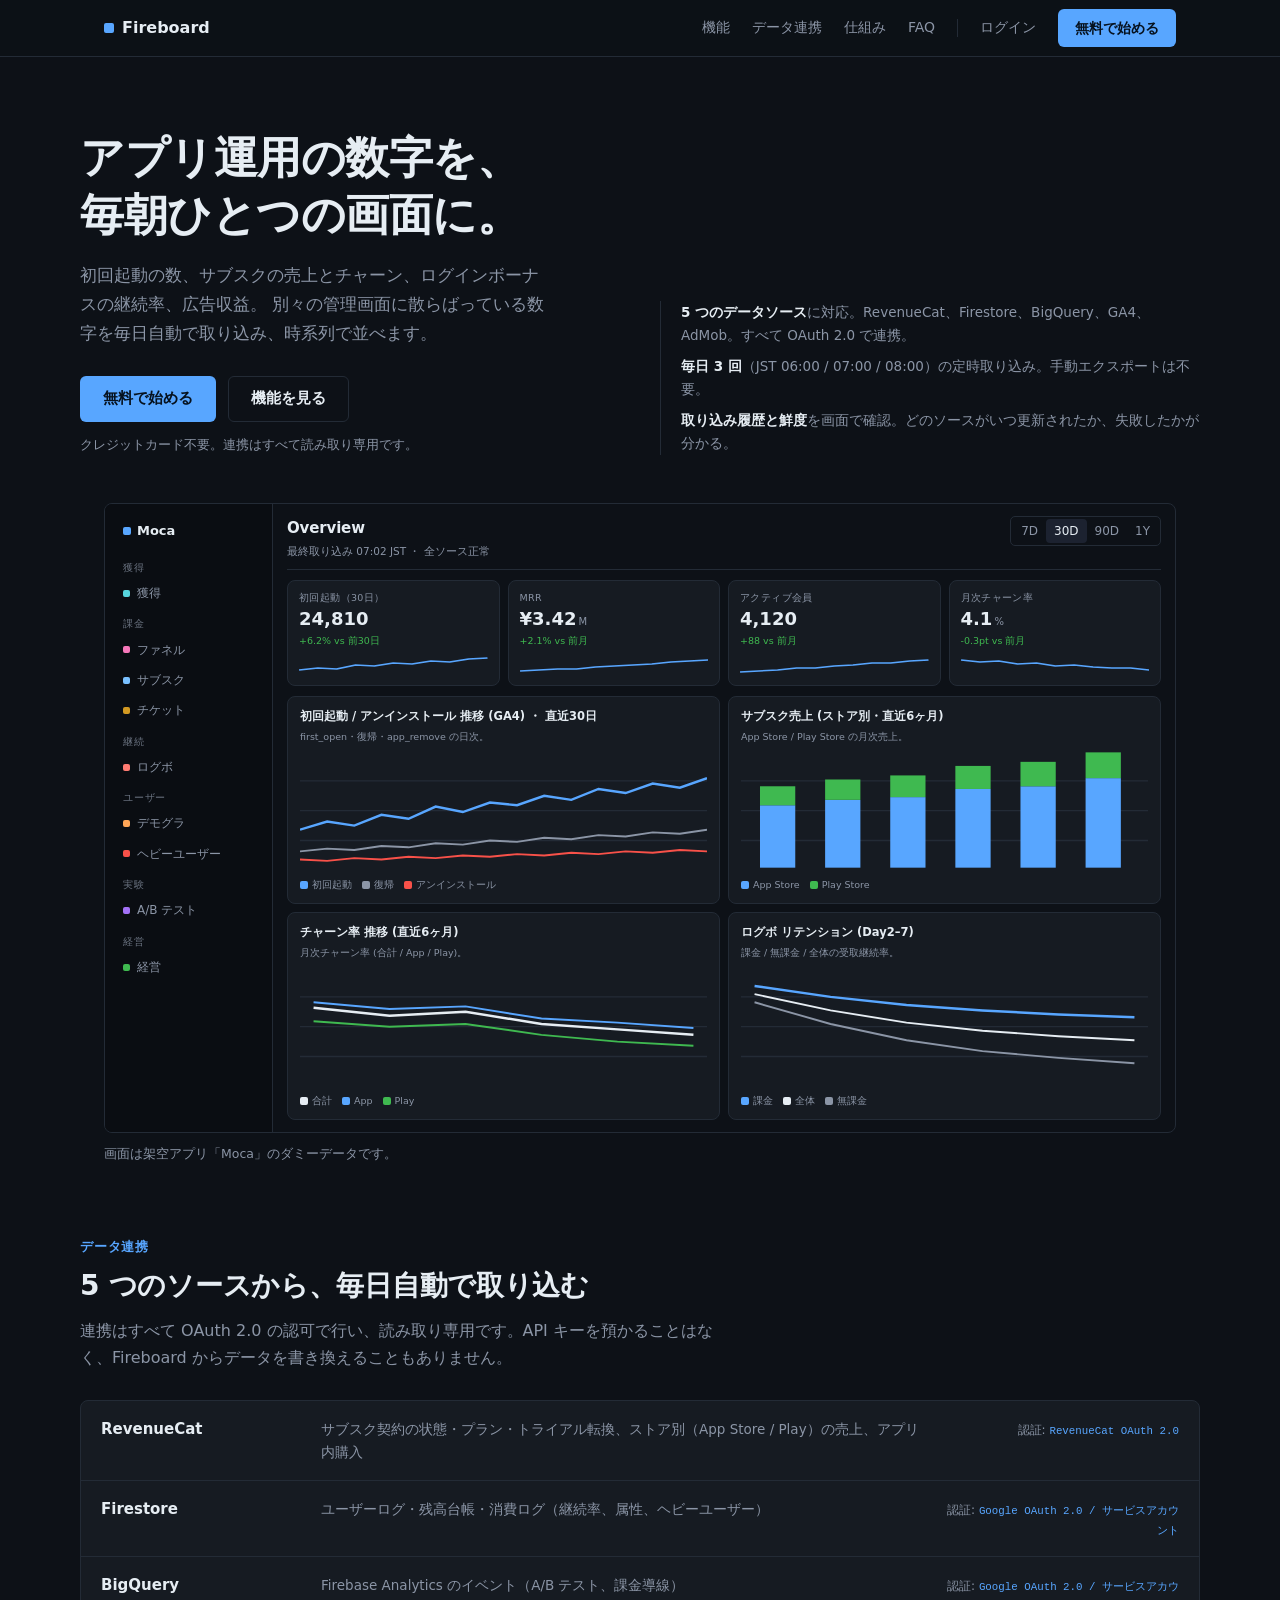
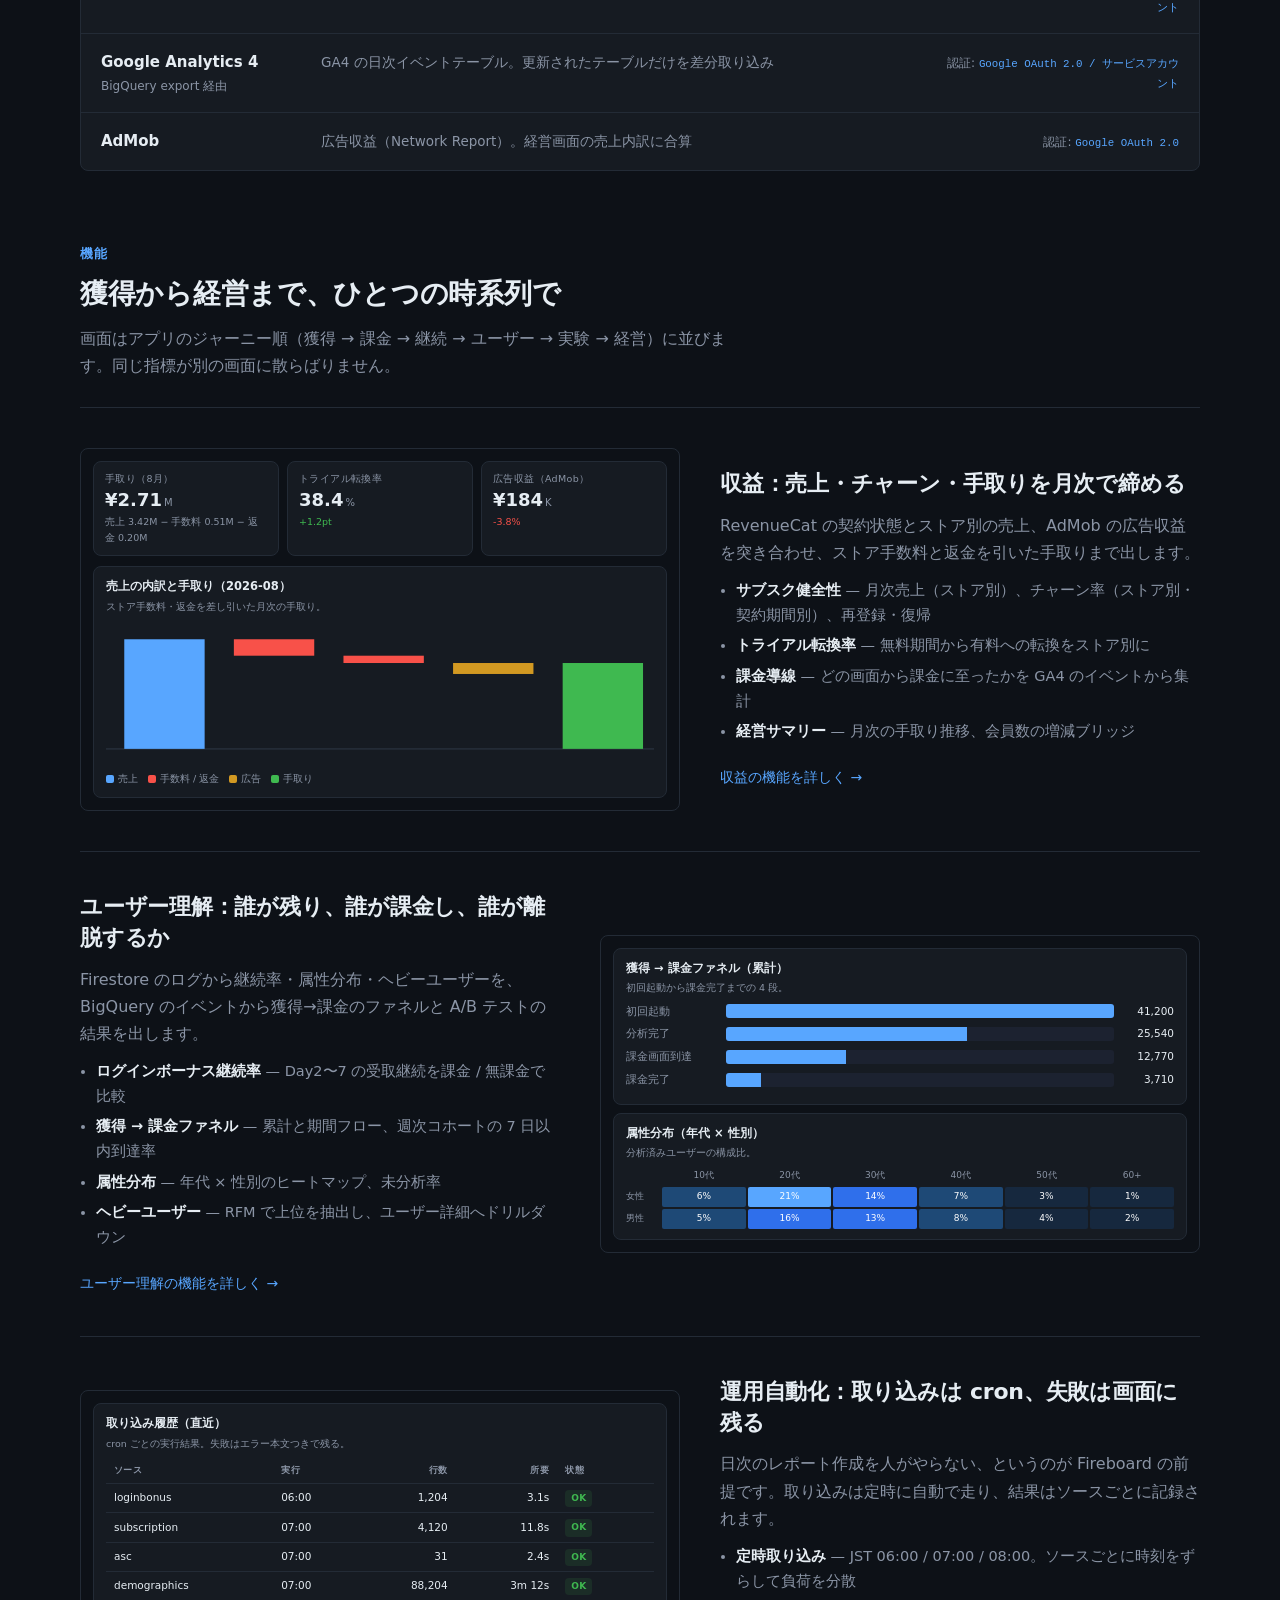
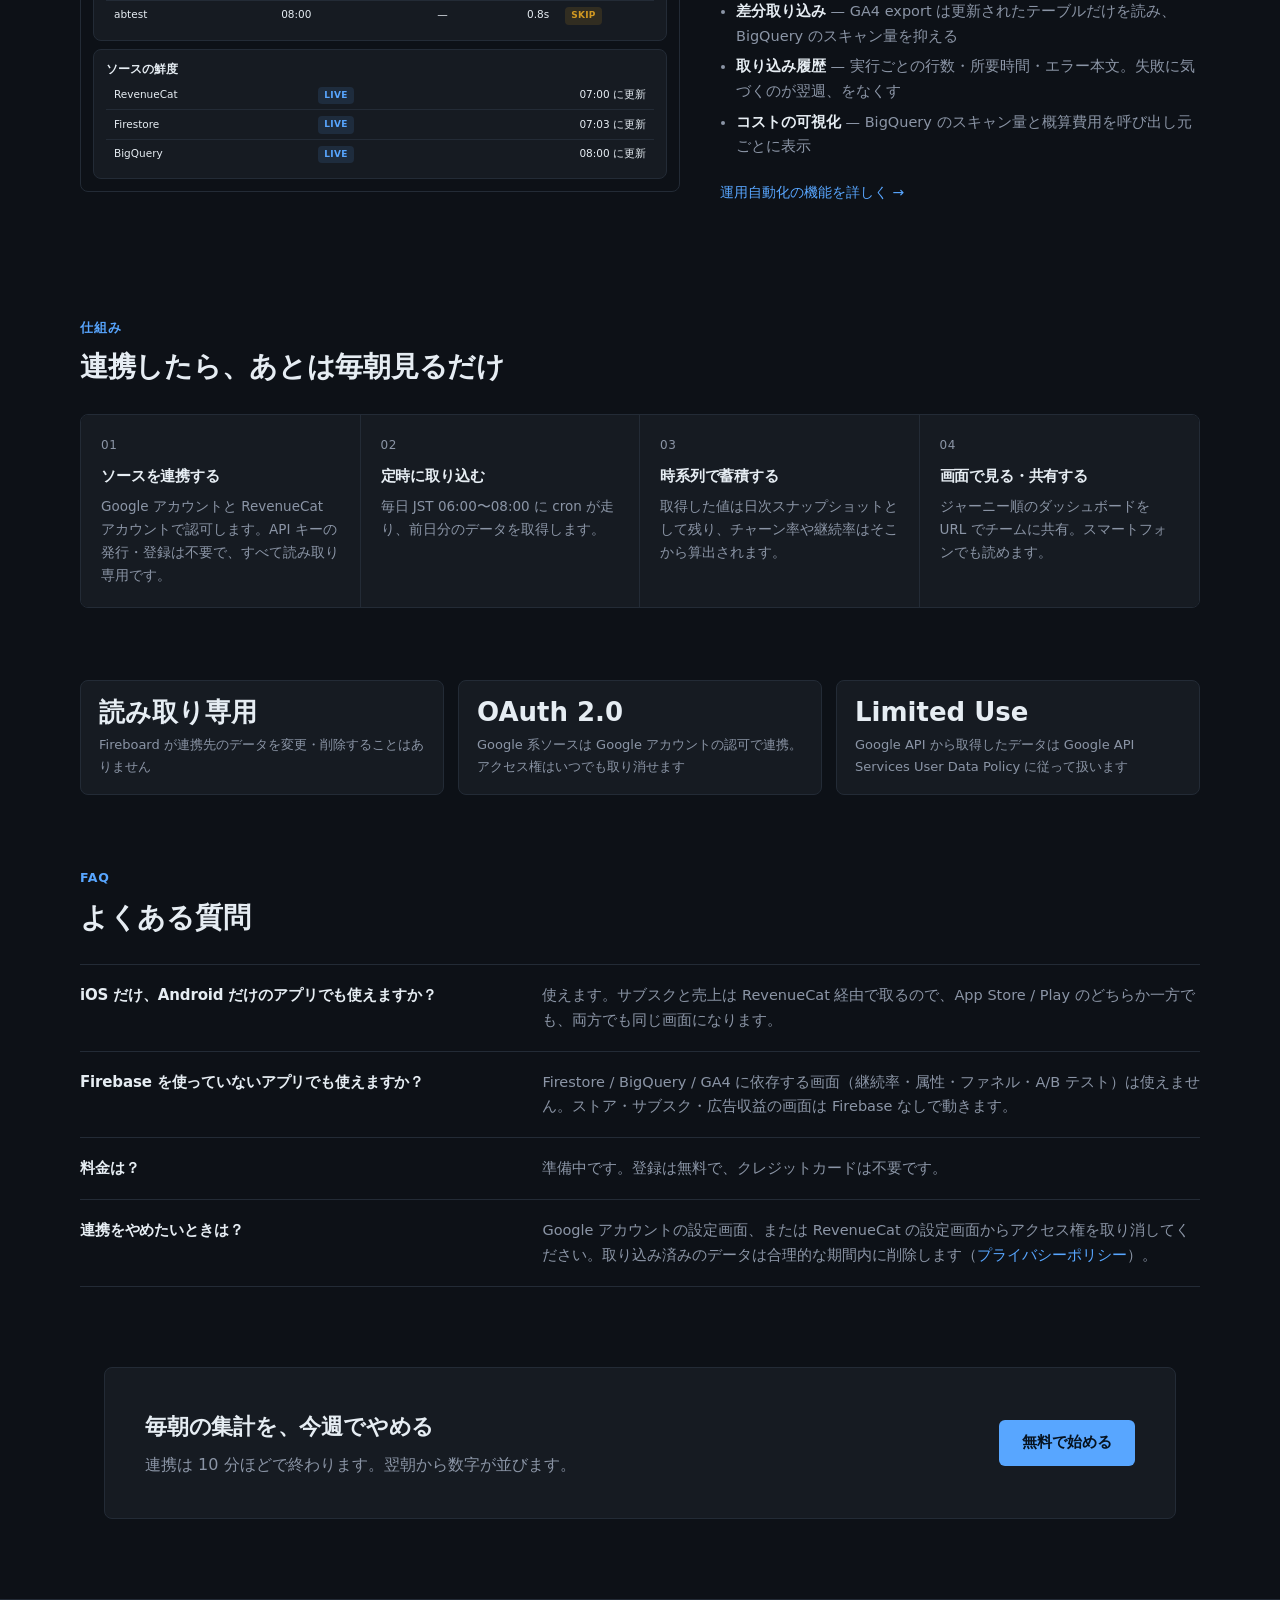
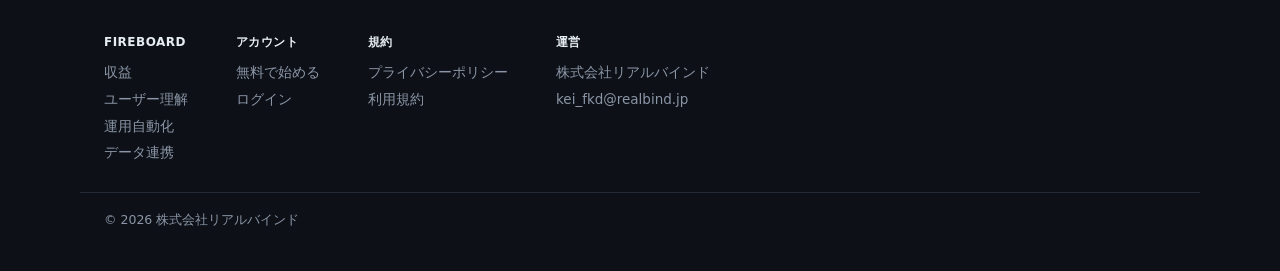
==== public/index.html @ 2dc65cba "Fireboard サイトを GitHub Pages でデプロイする構成を追加 Co-Authored-By: Claude Fable 5.1 <noreply@anthropic.com> Cl" ====
<!doctype html>
<html lang="ja">
<head>
<meta charset="UTF-8" />
<meta name="viewport" content="width=device-width, initial-scale=1" />
<title>Fireboard — アプリ運用の数字を、毎朝ひとつの画面に</title>
<meta name="description" content="RevenueCat・Firestore・BigQuery・GA4・AdMob を毎日自動で取り込み、獲得から課金・継続・経営まで一枚のダッシュボードで追えるアプリ運用の分析基盤。" />
<!-- 2026-09-05 白紙から再設計（決定事項）
     ・主語: 「アプリ運用全般の分析基盤」（GA4/Firestore専用ではない）。根拠は元アプリ
       cf-asc-dashbord の実装: RevenueCat / Firestore / BigQuery / GA4 export / AdMob の 5 ソース、
       画面はジャーニー順（獲得→課金→継続→ユーザー→実験→経営）
       ⚠️ App Store Connect は本体では使っているが、このサイトでは載せない（2026-09-05 ユーザー裁定:
       ASC は OAuth 非対応で、サイトは OAuth 連携できるソースだけに揃える）。獲得系の指標は
       ASC の DL 数ではなく Firebase Analytics の first_open（初回起動）で表現している。
       RevenueCat は API キーではなく OAuth 認可として書く（同裁定）。
     ・配色: ダッシュボード本体のトークン（style.css 冒頭）
     ・CTA: セルフサーブ登録。登録ページはまだ無いので href="#signup" のプレースホルダー
       （⚠️ 実URLが決まったら index / features/* / footer の "#signup" "#login" を一括置換）
     ・モック: 架空アプリ「Moca」。数値は全部ダミーだが、指標同士が矛盾しないよう組んである
       （MRR 3.42M ÷ アクティブ会員 4,120 ≒ 830円/人、など）
     ・ページ: index / features/{revenue,users,automation} / privacy / terms
     ・OAuth審査の要件（アプリの説明・取得データの開示・プライバシーポリシー導線）は
       #sources セクションとフッターで満たす -->
<link rel="stylesheet" href="style.css" />
</head>
<body>

<header class="site-header">
  <div class="wrap">
    <a class="wordmark" href="index.html"><span class="sq"></span>Fireboard</a>
    <nav>
      <a href="#features">機能</a>
      <a href="#sources">データ連携</a>
      <a href="#how">仕組み</a>
      <a href="#faq">FAQ</a>
      <span class="sep"></span>
      <a href="#login">ログイン</a>
      <a href="#signup" class="btn btn-primary">無料で始める</a>
    </nav>
  </div>
</header>

<main>

<section class="wrap hero">
  <div>
    <h1>アプリ運用の数字を、<br>毎朝ひとつの画面に。</h1>
    <p class="lead">
      初回起動の数、サブスクの売上とチャーン、ログインボーナスの継続率、広告収益。
      別々の管理画面に散らばっている数字を毎日自動で取り込み、時系列で並べます。
    </p>
    <div class="cta-row">
      <a href="#signup" class="btn btn-primary btn-lg">無料で始める</a>
      <a href="#features" class="btn btn-ghost btn-lg">機能を見る</a>
    </div>
    <p class="note">クレジットカード不要。連携はすべて読み取り専用です。</p>
  </div>
  <div class="hero-facts">
    <div><b>5 つのデータソース</b>に対応。RevenueCat、Firestore、BigQuery、GA4、AdMob。すべて OAuth 2.0 で連携。</div>
    <div><b>毎日 3 回</b>（JST 06:00 / 07:00 / 08:00）の定時取り込み。手動エクスポートは不要。</div>
    <div><b>取り込み履歴と鮮度</b>を画面で確認。どのソースがいつ更新されたか、失敗したかが分かる。</div>
  </div>
</section>

<!-- ヒーロー直下: Overview 画面の全体モック。本体 routes/Overview.tsx の構成
     （KPI 4 枚 + 獲得・サブスク売上・チャーン率・ログボ retention の 4 カード）をなぞっている。
     獲得カードだけは本体の「DL / 削除 (ASC)」ではなく GA4 の first_open に置き換えてある
     （ASC をサイトから外した経緯は冒頭コメント） -->
<section class="wrap" style="padding-top: 8px;">
  <div class="mock-app" aria-label="Fireboard の Overview 画面（架空アプリ Moca のダミーデータ）">
    <div class="sb">
      <div class="brand"><span class="sq"></span>Moca</div>
      <div class="sec">獲得</div>
      <div class="it"><i style="background:#56d4dd"></i>獲得</div>
      <div class="sec">課金</div>
      <div class="it"><i style="background:#f778ba"></i>ファネル</div>
      <div class="it"><i style="background:#79c0ff"></i>サブスク</div>
      <div class="it"><i style="background:#d29922"></i>チケット</div>
      <div class="sec">継続</div>
      <div class="it"><i style="background:#ff7b72"></i>ログボ</div>
      <div class="sec">ユーザー</div>
      <div class="it"><i style="background:#ffa657"></i>デモグラ</div>
      <div class="it"><i style="background:#f85149"></i>ヘビーユーザー</div>
      <div class="sec">実験</div>
      <div class="it"><i style="background:#a371f7"></i>A/B テスト</div>
      <div class="sec">経営</div>
      <div class="it"><i style="background:#3fb950"></i>経営</div>
    </div>
    <div class="ct">
      <div class="ph">
        <div><h4>Overview</h4><div class="sub">最終取り込み 07:02 JST ・ 全ソース正常</div></div>
        <div class="rt"><span>7D</span><span class="on">30D</span><span>90D</span><span>1Y</span></div>
      </div>
      <div class="mkpis">
        <div class="mkpi">
          <div class="l">初回起動（30日）</div>
          <div class="v">24,810</div>
          <div class="d up">+6.2% vs 前30日</div>
          <svg viewBox="0 0 100 22" preserveAspectRatio="none"><polyline fill="none" stroke="#58a6ff" stroke-width="1.5" points="0,16 10,14 20,15 30,11 40,12 50,9 60,10 70,7 80,8 90,5 100,4"/></svg>
        </div>
        <div class="mkpi">
          <div class="l">MRR</div>
          <div class="v">¥3.42<small>M</small></div>
          <div class="d up">+2.1% vs 前月</div>
          <svg viewBox="0 0 100 22" preserveAspectRatio="none"><polyline fill="none" stroke="#58a6ff" stroke-width="1.5" points="0,17 10,16 20,15 30,15 40,13 50,12 60,11 70,10 80,8 90,7 100,6"/></svg>
        </div>
        <div class="mkpi">
          <div class="l">アクティブ会員</div>
          <div class="v">4,120</div>
          <div class="d up">+88 vs 前月</div>
          <svg viewBox="0 0 100 22" preserveAspectRatio="none"><polyline fill="none" stroke="#58a6ff" stroke-width="1.5" points="0,18 10,17 20,16 30,14 40,14 50,12 60,11 70,9 80,9 90,7 100,6"/></svg>
        </div>
        <div class="mkpi">
          <div class="l">月次チャーン率</div>
          <div class="v">4.1<small>%</small></div>
          <div class="d up">-0.3pt vs 前月</div>
          <svg viewBox="0 0 100 22" preserveAspectRatio="none"><polyline fill="none" stroke="#58a6ff" stroke-width="1.5" points="0,6 10,8 20,7 30,10 40,9 50,12 60,11 70,13 80,14 90,14 100,16"/></svg>
        </div>
      </div>
      <div class="mgrid">
        <div class="mcard">
          <div class="t">初回起動 / アンインストール 推移 (GA4) ・ 直近30日</div>
          <div class="desc">first_open・復帰・app_remove の日次。</div>
          <svg viewBox="0 0 300 90" preserveAspectRatio="none">
            <g stroke="#232b36" stroke-width="1"><line x1="0" y1="22" x2="300" y2="22"/><line x1="0" y1="44" x2="300" y2="44"/><line x1="0" y1="66" x2="300" y2="66"/></g>
            <polyline fill="none" stroke="#58a6ff" stroke-width="1.8" points="0,58 20,52 40,55 60,47 80,50 100,41 120,45 140,38 160,40 180,33 200,36 220,28 240,31 260,24 280,27 300,20"/>
            <polyline fill="none" stroke="#8b95a6" stroke-width="1.4" points="0,74 20,72 40,73 60,70 80,71 100,68 120,69 140,66 160,67 180,64 200,65 220,62 240,63 260,60 280,61 300,58"/>
            <polyline fill="none" stroke="#f85149" stroke-width="1.4" points="0,80 20,81 40,79 60,80 80,78 100,79 120,77 140,78 160,76 180,77 200,75 220,76 240,74 260,75 280,73 300,74"/>
          </svg>
          <div class="lg"><span><i style="background:#58a6ff"></i>初回起動</span><span><i style="background:#8b95a6"></i>復帰</span><span><i style="background:#f85149"></i>アンインストール</span></div>
        </div>
        <div class="mcard">
          <div class="t">サブスク売上 (ストア別・直近6ヶ月)</div>
          <div class="desc">App Store / Play Store の月次売上。</div>
          <svg viewBox="0 0 300 90" preserveAspectRatio="none">
            <g stroke="#232b36" stroke-width="1"><line x1="0" y1="22" x2="300" y2="22"/><line x1="0" y1="44" x2="300" y2="44"/><line x1="0" y1="66" x2="300" y2="66"/></g>
            <g fill="#58a6ff">
              <rect x="14" y="40" width="26" height="46"/><rect x="62" y="36" width="26" height="50"/><rect x="110" y="34" width="26" height="52"/>
              <rect x="158" y="28" width="26" height="58"/><rect x="206" y="26" width="26" height="60"/><rect x="254" y="20" width="26" height="66"/>
            </g>
            <g fill="#3fb950">
              <rect x="14" y="26" width="26" height="14"/><rect x="62" y="21" width="26" height="15"/><rect x="110" y="18" width="26" height="16"/>
              <rect x="158" y="11" width="26" height="17"/><rect x="206" y="8" width="26" height="18"/><rect x="254" y="1" width="26" height="19"/>
            </g>
          </svg>
          <div class="lg"><span><i style="background:#58a6ff"></i>App Store</span><span><i style="background:#3fb950"></i>Play Store</span></div>
        </div>
        <div class="mcard">
          <div class="t">チャーン率 推移 (直近6ヶ月)</div>
          <div class="desc">月次チャーン率 (合計 / App / Play)。</div>
          <svg viewBox="0 0 300 90" preserveAspectRatio="none">
            <g stroke="#232b36" stroke-width="1"><line x1="0" y1="22" x2="300" y2="22"/><line x1="0" y1="44" x2="300" y2="44"/><line x1="0" y1="66" x2="300" y2="66"/></g>
            <polyline fill="none" stroke="#e6edf3" stroke-width="1.8" points="10,30 66,36 122,33 178,42 234,46 290,50"/>
            <polyline fill="none" stroke="#58a6ff" stroke-width="1.4" points="10,26 66,31 122,29 178,38 234,41 290,45"/>
            <polyline fill="none" stroke="#3fb950" stroke-width="1.4" points="10,40 66,44 122,42 178,50 234,55 290,58"/>
          </svg>
          <div class="lg"><span><i style="background:#e6edf3"></i>合計</span><span><i style="background:#58a6ff"></i>App</span><span><i style="background:#3fb950"></i>Play</span></div>
        </div>
        <div class="mcard">
          <div class="t">ログボ リテンション (Day2–7)</div>
          <div class="desc">課金 / 無課金 / 全体の受取継続率。</div>
          <svg viewBox="0 0 300 90" preserveAspectRatio="none">
            <g stroke="#232b36" stroke-width="1"><line x1="0" y1="22" x2="300" y2="22"/><line x1="0" y1="44" x2="300" y2="44"/><line x1="0" y1="66" x2="300" y2="66"/></g>
            <polyline fill="none" stroke="#58a6ff" stroke-width="1.8" points="10,14 66,22 122,28 178,32 234,35 290,37"/>
            <polyline fill="none" stroke="#e6edf3" stroke-width="1.4" points="10,20 66,32 122,41 178,47 234,51 290,54"/>
            <polyline fill="none" stroke="#8b95a6" stroke-width="1.4" points="10,26 66,42 122,54 178,62 234,67 290,71"/>
          </svg>
          <div class="lg"><span><i style="background:#58a6ff"></i>課金</span><span><i style="background:#e6edf3"></i>全体</span><span><i style="background:#8b95a6"></i>無課金</span></div>
        </div>
      </div>
    </div>
  </div>
  <p style="color: var(--muted); font-size: 12.5px; margin-top: 10px;">画面は架空アプリ「Moca」のダミーデータです。</p>
</section>

<!-- ============ データ連携 ============ -->
<section class="wrap section" id="sources">
  <div class="section-head">
    <span class="kicker">データ連携</span>
    <h2>5 つのソースから、毎日自動で取り込む</h2>
    <p>連携はすべて OAuth 2.0 の認可で行い、読み取り専用です。API キーを預かることはなく、Fireboard からデータを書き換えることもありません。</p>
  </div>
  <div class="sources">
    <div class="source">
      <div class="name">RevenueCat</div>
      <div class="what">サブスク契約の状態・プラン・トライアル転換、ストア別（App Store / Play）の売上、アプリ内購入</div>
      <div class="auth">認証: <code>RevenueCat OAuth 2.0</code></div>
    </div>
    <div class="source">
      <div class="name">Firestore</div>
      <div class="what">ユーザーログ・残高台帳・消費ログ（継続率、属性、ヘビーユーザー）</div>
      <div class="auth">認証: <code>Google OAuth 2.0 / サービスアカウント</code></div>
    </div>
    <div class="source">
      <div class="name">BigQuery</div>
      <div class="what">Firebase Analytics のイベント（A/B テスト、課金導線）</div>
      <div class="auth">認証: <code>Google OAuth 2.0 / サービスアカウント</code></div>
    </div>
    <div class="source">
      <div class="name">Google Analytics 4 <span class="via">BigQuery export 経由</span></div>
      <div class="what">GA4 の日次イベントテーブル。更新されたテーブルだけを差分取り込み</div>
      <div class="auth">認証: <code>Google OAuth 2.0 / サービスアカウント</code></div>
    </div>
    <div class="source">
      <div class="name">AdMob</div>
      <div class="what">広告収益（Network Report）。経営画面の売上内訳に合算</div>
      <div class="auth">認証: <code>Google OAuth 2.0</code></div>
    </div>
  </div>
</section>

<!-- ============ 機能（テーマ別 3 ブロック） ============ -->
<section class="wrap section" id="features">
  <div class="section-head">
    <span class="kicker">機能</span>
    <h2>獲得から経営まで、ひとつの時系列で</h2>
    <p>画面はアプリのジャーニー順（獲得 → 課金 → 継続 → ユーザー → 実験 → 経営）に並びます。同じ指標が別の画面に散らばりません。</p>
  </div>

  <div class="feature">
    <div class="mock-panel">
      <div class="mkpis">
        <div class="mkpi"><div class="l">手取り（8月）</div><div class="v">¥2.71<small>M</small></div><div class="d">売上 3.42M − 手数料 0.51M − 返金 0.20M</div></div>
        <div class="mkpi"><div class="l">トライアル転換率</div><div class="v">38.4<small>%</small></div><div class="d up">+1.2pt</div></div>
        <div class="mkpi"><div class="l">広告収益（AdMob）</div><div class="v">¥184<small>K</small></div><div class="d dn">-3.8%</div></div>
      </div>
      <div class="mcard">
        <div class="t">売上の内訳と手取り（2026-08）</div>
        <div class="desc">ストア手数料・返金を差し引いた月次の手取り。</div>
        <svg viewBox="0 0 300 80" preserveAspectRatio="none">
          <g stroke="#232b36"><line x1="0" y1="70" x2="300" y2="70"/></g>
          <rect x="10" y="10" width="44" height="60" fill="#58a6ff"/>
          <rect x="70" y="10" width="44" height="9" fill="#f85149"/>
          <rect x="130" y="19" width="44" height="4" fill="#f85149"/>
          <rect x="190" y="23" width="44" height="6" fill="#d29922"/>
          <rect x="250" y="23" width="44" height="47" fill="#3fb950"/>
        </svg>
        <div class="lg"><span><i style="background:#58a6ff"></i>売上</span><span><i style="background:#f85149"></i>手数料 / 返金</span><span><i style="background:#d29922"></i>広告</span><span><i style="background:#3fb950"></i>手取り</span></div>
      </div>
    </div>
    <div>
      <h3>収益：売上・チャーン・手取りを月次で締める</h3>
      <p class="body">RevenueCat の契約状態とストア別の売上、AdMob の広告収益を突き合わせ、ストア手数料と返金を引いた手取りまで出します。</p>
      <ul>
        <li><b>サブスク健全性</b> — 月次売上（ストア別）、チャーン率（ストア別・契約期間別）、再登録・復帰</li>
        <li><b>トライアル転換率</b> — 無料期間から有料への転換をストア別に</li>
        <li><b>課金導線</b> — どの画面から課金に至ったかを GA4 のイベントから集計</li>
        <li><b>経営サマリー</b> — 月次の手取り推移、会員数の増減ブリッジ</li>
      </ul>
      <a class="more" href="features/revenue.html">収益の機能を詳しく →</a>
    </div>
  </div>

  <div class="feature flip">
    <div>
      <h3>ユーザー理解：誰が残り、誰が課金し、誰が離脱するか</h3>
      <p class="body">Firestore のログから継続率・属性分布・ヘビーユーザーを、BigQuery のイベントから獲得→課金のファネルと A/B テストの結果を出します。</p>
      <ul>
        <li><b>ログインボーナス継続率</b> — Day2〜7 の受取継続を課金 / 無課金で比較</li>
        <li><b>獲得 → 課金ファネル</b> — 累計と期間フロー、週次コホートの 7 日以内到達率</li>
        <li><b>属性分布</b> — 年代 × 性別のヒートマップ、未分析率</li>
        <li><b>ヘビーユーザー</b> — RFM で上位を抽出し、ユーザー詳細へドリルダウン</li>
      </ul>
      <a class="more" href="features/users.html">ユーザー理解の機能を詳しく →</a>
    </div>
    <div class="mock-panel">
      <div class="mcard">
        <div class="t">獲得 → 課金ファネル（累計）</div>
        <div class="desc">初回起動から課金完了までの 4 段。</div>
        <div class="funnel">
          <div class="row"><span class="lab">初回起動</span><span class="bar"><i style="width:100%"></i></span><span class="val">41,200</span></div>
          <div class="row"><span class="lab">分析完了</span><span class="bar"><i style="width:62%"></i></span><span class="val">25,540</span></div>
          <div class="row"><span class="lab">課金画面到達</span><span class="bar"><i style="width:31%"></i></span><span class="val">12,770</span></div>
          <div class="row"><span class="lab">課金完了</span><span class="bar"><i style="width:9%"></i></span><span class="val">3,710</span></div>
        </div>
      </div>
      <div class="mcard">
        <div class="t">属性分布（年代 × 性別）</div>
        <div class="desc">分析済みユーザーの構成比。</div>
        <div class="heat">
          <div></div><div class="h">10代</div><div class="h">20代</div><div class="h">30代</div><div class="h">40代</div><div class="h">50代</div><div class="h">60+</div>
          <div class="r">女性</div>
          <div class="c" style="background:#1e4976">6%</div><div class="c" style="background:#58a6ff">21%</div><div class="c" style="background:#2f6feb">14%</div><div class="c" style="background:#1e4976">7%</div><div class="c" style="background:#16283e">3%</div><div class="c" style="background:#16283e">1%</div>
          <div class="r">男性</div>
          <div class="c" style="background:#1e4976">5%</div><div class="c" style="background:#2f6feb">16%</div><div class="c" style="background:#2f6feb">13%</div><div class="c" style="background:#1e4976">8%</div><div class="c" style="background:#16283e">4%</div><div class="c" style="background:#16283e">2%</div>
        </div>
      </div>
    </div>
  </div>

  <div class="feature">
    <div class="mock-panel">
      <div class="mcard">
        <div class="t">取り込み履歴（直近）</div>
        <div class="desc">cron ごとの実行結果。失敗はエラー本文つきで残る。</div>
        <table class="mtable">
          <thead><tr><th>ソース</th><th>実行</th><th class="num">行数</th><th class="num">所要</th><th>状態</th></tr></thead>
          <tbody>
            <tr><td>loginbonus</td><td>06:00</td><td class="num">1,204</td><td class="num">3.1s</td><td><span class="badge ok">OK</span></td></tr>
            <tr><td>subscription</td><td>07:00</td><td class="num">4,120</td><td class="num">11.8s</td><td><span class="badge ok">OK</span></td></tr>
            <tr><td>asc</td><td>07:00</td><td class="num">31</td><td class="num">2.4s</td><td><span class="badge ok">OK</span></td></tr>
            <tr><td>demographics</td><td>07:00</td><td class="num">88,204</td><td class="num">3m 12s</td><td><span class="badge ok">OK</span></td></tr>
            <tr><td>abtest</td><td>08:00</td><td class="num">—</td><td class="num">0.8s</td><td><span class="badge warn">SKIP</span></td></tr>
          </tbody>
        </table>
      </div>
      <div class="mcard">
        <div class="t">ソースの鮮度</div>
        <table class="mtable">
          <tbody>
            <tr><td>RevenueCat</td><td><span class="badge live">LIVE</span></td><td class="num">07:00 に更新</td></tr>
            <tr><td>Firestore</td><td><span class="badge live">LIVE</span></td><td class="num">07:03 に更新</td></tr>
            <tr><td>BigQuery</td><td><span class="badge live">LIVE</span></td><td class="num">08:00 に更新</td></tr>
          </tbody>
        </table>
      </div>
    </div>
    <div>
      <h3>運用自動化：取り込みは cron、失敗は画面に残る</h3>
      <p class="body">日次のレポート作成を人がやらない、というのが Fireboard の前提です。取り込みは定時に自動で走り、結果はソースごとに記録されます。</p>
      <ul>
        <li><b>定時取り込み</b> — JST 06:00 / 07:00 / 08:00。ソースごとに時刻をずらして負荷を分散</li>
        <li><b>差分取り込み</b> — GA4 export は更新されたテーブルだけを読み、BigQuery のスキャン量を抑える</li>
        <li><b>取り込み履歴</b> — 実行ごとの行数・所要時間・エラー本文。失敗に気づくのが翌週、をなくす</li>
        <li><b>コストの可視化</b> — BigQuery のスキャン量と概算費用を呼び出し元ごとに表示</li>
      </ul>
      <a class="more" href="features/automation.html">運用自動化の機能を詳しく →</a>
    </div>
  </div>
</section>

<!-- ============ 仕組み ============ -->
<section class="wrap section" id="how">
  <div class="section-head">
    <span class="kicker">仕組み</span>
    <h2>連携したら、あとは毎朝見るだけ</h2>
  </div>
  <div class="steps">
    <div class="step"><div class="n">01</div><h4>ソースを連携する</h4><p>Google アカウントと RevenueCat アカウントで認可します。API キーの発行・登録は不要で、すべて読み取り専用です。</p></div>
    <div class="step"><div class="n">02</div><h4>定時に取り込む</h4><p>毎日 JST 06:00〜08:00 に cron が走り、前日分のデータを取得します。</p></div>
    <div class="step"><div class="n">03</div><h4>時系列で蓄積する</h4><p>取得した値は日次スナップショットとして残り、チャーン率や継続率はそこから算出されます。</p></div>
    <div class="step"><div class="n">04</div><h4>画面で見る・共有する</h4><p>ジャーニー順のダッシュボードを URL でチームに共有。スマートフォンでも読めます。</p></div>
  </div>
</section>

<!-- ============ 事実の帯 ============ -->
<section class="wrap section">
  <div class="facts">
    <div class="fact"><div class="v">読み取り専用</div><div class="k">Fireboard が連携先のデータを変更・削除することはありません</div></div>
    <div class="fact"><div class="v">OAuth 2.0</div><div class="k">Google 系ソースは Google アカウントの認可で連携。アクセス権はいつでも取り消せます</div></div>
    <div class="fact"><div class="v">Limited Use</div><div class="k">Google API から取得したデータは Google API Services User Data Policy に従って扱います</div></div>
  </div>
</section>

<!-- ============ FAQ ============ -->
<section class="wrap section" id="faq">
  <div class="section-head">
    <span class="kicker">FAQ</span>
    <h2>よくある質問</h2>
  </div>
  <div class="faq">
    <div class="q"><h4>iOS だけ、Android だけのアプリでも使えますか？</h4><p>使えます。サブスクと売上は RevenueCat 経由で取るので、App Store / Play のどちらか一方でも、両方でも同じ画面になります。</p></div>
    <div class="q"><h4>Firebase を使っていないアプリでも使えますか？</h4><p>Firestore / BigQuery / GA4 に依存する画面（継続率・属性・ファネル・A/B テスト）は使えません。ストア・サブスク・広告収益の画面は Firebase なしで動きます。</p></div>
    <div class="q"><h4>料金は？</h4><p>準備中です。登録は無料で、クレジットカードは不要です。</p></div>
    <div class="q"><h4>連携をやめたいときは？</h4><p>Google アカウントの設定画面、または RevenueCat の設定画面からアクセス権を取り消してください。取り込み済みのデータは合理的な期間内に削除します（<a href="privacy.html">プライバシーポリシー</a>）。</p></div>
  </div>
</section>

<section class="wrap">
  <div class="cta">
    <div>
      <h2>毎朝の集計を、今週でやめる</h2>
      <p>連携は 10 分ほどで終わります。翌朝から数字が並びます。</p>
    </div>
    <a href="#signup" class="btn btn-primary btn-lg">無料で始める</a>
  </div>
</section>

</main>

<footer>
  <div class="wrap">
    <div class="cols">
      <div><h5>FIREBOARD</h5><a href="features/revenue.html">収益</a><a href="features/users.html">ユーザー理解</a><a href="features/automation.html">運用自動化</a><a href="#sources">データ連携</a></div>
      <div><h5>アカウント</h5><a href="#signup">無料で始める</a><a href="#login">ログイン</a></div>
      <div><h5>規約</h5><a href="privacy.html">プライバシーポリシー</a><a href="terms.html">利用規約</a></div>
      <div><h5>運営</h5><span>株式会社リアルバインド</span><a href="mailto:kei_fkd@realbind.jp">kei_fkd@realbind.jp</a></div>
    </div>
  </div>
  <div class="wrap legal">© 2026 株式会社リアルバインド</div>
</footer>

</body>
</html>
---- public/style.css ----
/* Fireboard マーケティングサイト 共通スタイル（2026-09-05 白紙から再設計）
   =====================================================================
   配色はダッシュボード本体（cf-asc-dashbord: dashboard/src/styles.css + lib/palette.ts）の
   トークンをそのまま使う（ユーザー裁定「ダッシュボード本体の配色に寄せる」）。
   サイトとプロダクト画面のトーンが同じなので、モック（.mock-*）は本体と同じ .card / .kpi の
   寸法・角丸・線色で描く。それが「本物に見える」最短路。

   避けたもの（ユーザー指示: AI生成っぽさの排除）
   - グラデーション背景 / 紫青グラデ：一切使わない。面は --bg と --panel の2段だけ
   - 中央揃え見出し + 3カラムのアイコン付き特徴カード：使わない。機能は「モック + 説明」の
     左右交互ブロック、または罫線で区切った番号リスト
   - ストックアイコン / 絵文字 / 抽象イラスト：使わない（アイコン禁止は本体でも同じ判断）
   - 影：使わない（本体にも無い）。区切りはすべて 1px の --line
   - 角丸：card 8px / kpi 10px / ボタン 6px（本体と同値）。それ以上丸めない */

:root {
  --bg: #0d1117;
  --panel: #161b22;
  --panel-2: #1c2230;
  --line: #232b36;
  --fg: #e6edf3;
  --muted: #8b95a6;
  --accent: #58a6ff;
  --green: #3fb950;
  --amber: #d29922;
  --red: #f85149;
  --pink: #ff7eb6;
  --purple: #a371f7;
  --cyan: #56d4dd;
  --sidebar: #0a0d12;
}

* { box-sizing: border-box; }
html, body { background: var(--bg); color: var(--fg); margin: 0; min-height: 100vh; }
body {
  font: 16px/1.7 ui-sans-serif, system-ui, -apple-system, "Hiragino Kaku Gothic ProN",
    "Yu Gothic", sans-serif;
  -webkit-font-smoothing: antialiased;
}
a { color: var(--accent); text-decoration: none; }
a:hover { text-decoration: underline; }
h1, h2, h3, h4 { margin: 0; font-weight: 700; letter-spacing: -0.01em; }
p { margin: 0; }
code { font-family: ui-monospace, SFMono-Regular, Menlo, monospace; font-size: 0.9em; color: var(--fg); }
.num { font-variant-numeric: tabular-nums; }

/* ---------- レイアウト ---------- */
.wrap { max-width: 1120px; margin: 0 auto; padding: 0 24px; }
.site-header { border-bottom: 1px solid var(--line); position: sticky; top: 0; background: rgba(13,17,23,0.94); backdrop-filter: blur(6px); z-index: 20; }
.site-header .wrap { display: flex; align-items: center; justify-content: space-between; gap: 16px; height: 56px; }
.wordmark { font-size: 16px; font-weight: 700; color: var(--fg); display: flex; align-items: center; gap: 8px; }
.wordmark:hover { text-decoration: none; }
.wordmark .sq { width: 10px; height: 10px; background: var(--accent); border-radius: 2px; }
.site-header nav { display: flex; align-items: center; gap: 22px; font-size: 14px; }
.site-header nav a { color: var(--muted); }
.site-header nav a:hover, .site-header nav a.active { color: var(--fg); text-decoration: none; }
/* ナビ内のボタンは上の `.site-header nav a` に色を奪われる（詳細度 0,1,2 > .btn-primary の 0,1,0）ので
   明示的に戻す。2026-09-05 に「ヘッダーの『無料で始める』が読みにくい」で発覚 */
.site-header nav a.btn-primary, .site-header nav a.btn-primary:hover { color: #06121f; }
.site-header nav .sep { width: 1px; height: 18px; background: var(--line); }

.btn { display: inline-flex; align-items: center; gap: 8px; padding: 9px 16px; border-radius: 6px; font-size: 14px; font-weight: 600; border: 1px solid transparent; line-height: 1.3; }
.btn:hover { text-decoration: none; }
.btn-primary { background: var(--accent); color: #06121f; }
.btn-primary:hover { background: #7cb8ff; }
.btn-ghost { color: var(--fg); border-color: var(--line); }
.btn-ghost:hover { background: var(--panel-2); }
.btn-lg { padding: 12px 22px; font-size: 15px; }

/* ---------- ヒーロー ---------- */
.hero { padding: 72px 0 40px; display: grid; grid-template-columns: minmax(0, 1fr) minmax(0, 1fr); gap: 40px; align-items: end; }
.hero h1 { font-size: 44px; line-height: 1.3; }
.hero .lead { color: var(--muted); font-size: 17px; margin-top: 18px; max-width: 44ch; }
.hero .cta-row { display: flex; gap: 12px; margin-top: 28px; flex-wrap: wrap; }
.hero .note { color: var(--muted); font-size: 12.5px; margin-top: 12px; }
.hero-facts { font-size: 13.5px; color: var(--muted); display: grid; gap: 8px; border-left: 1px solid var(--line); padding-left: 20px; }
.hero-facts b { color: var(--fg); font-weight: 600; }

/* ---------- セクション ---------- */
.section { padding: 72px 0 0; }
.section-head { margin-bottom: 28px; max-width: 64ch; }
.section-head .kicker { color: var(--accent); font-size: 12.5px; font-weight: 700; letter-spacing: 0.06em; margin-bottom: 10px; display: block; }
.section-head h2 { font-size: 28px; line-height: 1.35; }
.section-head p { color: var(--muted); margin-top: 12px; }

/* データソース: ロゴは使わない（多色の公式ロゴは配色方針に反する・利用許諾の確認が要る）。
   1 ソース = 1 行（名前 / 取得内容 / 認証）。2026-09-05 に ASC を外して 5 件になり、
   3 カラムの格子だと最終行が欠けるので行レイアウトに変えた（件数が変わっても崩れない）。 */
.sources { border: 1px solid var(--line); border-radius: 8px; overflow: hidden; background: var(--panel); }
.source { display: grid; grid-template-columns: 200px 1fr 240px; gap: 20px; align-items: baseline; padding: 16px 20px; border-bottom: 1px solid var(--line); }
.source:last-child { border-bottom: none; }
.source .name { font-weight: 600; font-size: 15px; }
.source .via { display: block; color: var(--muted); font-size: 12px; font-weight: 400; }
.source .what { color: var(--muted); font-size: 13.5px; }
.source .auth { font-size: 12px; color: var(--muted); text-align: right; }
.source .auth code { color: var(--accent); }

/* 機能ブロック: モック + 説明 の左右交互 */
.feature { display: grid; grid-template-columns: minmax(0, 5fr) minmax(0, 4fr); gap: 40px; align-items: center; padding: 40px 0; border-top: 1px solid var(--line); }
.feature.flip { grid-template-columns: minmax(0, 4fr) minmax(0, 5fr); }
.feature.flip .mock-panel { order: 2; }
.feature h3 { font-size: 22px; line-height: 1.4; }
.feature .body { color: var(--muted); margin-top: 12px; }
.feature ul { margin: 12px 0 0; padding-left: 1.1em; color: var(--muted); font-size: 14.5px; }
.feature li { margin: 6px 0; }
.feature li b { color: var(--fg); font-weight: 600; }
.feature .more { display: inline-block; margin-top: 16px; font-size: 14px; }

/* 仕組み: 番号リスト（横並び、罫線区切り） */
.steps { display: grid; grid-template-columns: repeat(4, 1fr); border: 1px solid var(--line); border-radius: 8px; overflow: hidden; }
.step { padding: 20px; border-right: 1px solid var(--line); background: var(--panel); }
.step:last-child { border-right: none; }
.step .n { font-size: 12px; color: var(--muted); letter-spacing: 0.06em; margin-bottom: 8px; }
.step h4 { font-size: 15px; margin-bottom: 6px; }
.step p { color: var(--muted); font-size: 13.5px; }

/* 事実の帯（実績数字やロゴの代わり。嘘にならない事実だけ） */
.facts { display: grid; grid-template-columns: repeat(3, 1fr); gap: 14px; }
.fact { background: var(--panel); border: 1px solid var(--line); border-radius: 8px; padding: 16px 18px; }
.fact .v { font-size: 26px; font-weight: 600; line-height: 1.2; }
.fact .v small { font-size: 14px; color: var(--muted); font-weight: 500; margin-left: 4px; }
.fact .k { color: var(--muted); font-size: 13px; margin-top: 6px; }

/* FAQ */
.faq { border-top: 1px solid var(--line); }
.faq .q { border-bottom: 1px solid var(--line); padding: 18px 0; display: grid; grid-template-columns: minmax(0, 2fr) minmax(0, 3fr); gap: 24px; }
.faq .q h4 { font-size: 15px; }
.faq .q p { color: var(--muted); font-size: 14.5px; }

/* CTA 帯 */
.cta { margin: 80px 0; border: 1px solid var(--line); border-radius: 8px; background: var(--panel); padding: 40px; display: flex; align-items: center; justify-content: space-between; gap: 24px; flex-wrap: wrap; }
.cta h2 { font-size: 22px; }
.cta p { color: var(--muted); margin-top: 6px; }

/* フッター */
footer { border-top: 1px solid var(--line); padding: 32px 0 40px; color: var(--muted); font-size: 13.5px; }
footer .wrap { display: flex; justify-content: space-between; gap: 24px; flex-wrap: wrap; }
footer .cols { display: flex; gap: 48px; flex-wrap: wrap; }
footer h5 { margin: 0 0 8px; font-size: 12px; color: var(--fg); letter-spacing: 0.04em; }
footer a { display: block; color: var(--muted); margin: 4px 0; }
footer a:hover { color: var(--fg); }
footer .legal { margin-top: 24px; padding-top: 16px; border-top: 1px solid var(--line); font-size: 12.5px; }

/* ---------- 機能詳細ページ ---------- */
.page-hero { padding: 64px 0 24px; max-width: 70ch; }
.page-hero .kicker { color: var(--accent); font-size: 12.5px; font-weight: 700; letter-spacing: 0.06em; display: block; margin-bottom: 10px; }
.page-hero h1 { font-size: 36px; line-height: 1.35; }
.page-hero p { color: var(--muted); font-size: 16.5px; margin-top: 14px; }
.tabs { display: flex; gap: 4px; border-bottom: 1px solid var(--line); margin-bottom: 8px; }
.tabs a { padding: 10px 14px; color: var(--muted); font-size: 14px; border-bottom: 2px solid transparent; margin-bottom: -1px; }
.tabs a:hover { color: var(--fg); text-decoration: none; }
.tabs a.active { color: var(--fg); border-bottom-color: var(--accent); }

/* ---------- 法務ページ ---------- */
main.policy { max-width: 760px; margin: 0 auto; padding: 56px 24px 88px; }
.policy h1 { font-size: 28px; margin-bottom: 6px; }
.policy .updated { color: var(--muted); font-size: 13px; margin-bottom: 32px; }
.policy section { margin: 28px 0; }
.policy section h2 { font-size: 17px; margin-bottom: 12px; padding-bottom: 8px; border-bottom: 1px solid var(--line); }
.policy section p, .policy section li { color: var(--muted); }
.policy section ul { padding-left: 1.2em; }
.policy section li { margin: 6px 0; }
.policy section li b { color: var(--fg); font-weight: 600; }
.policy table { width: 100%; border-collapse: collapse; margin-top: 8px; font-size: 14px; }
.policy th, .policy td { border: 1px solid var(--line); padding: 8px 12px; text-align: left; vertical-align: top; }
.policy th { color: var(--muted); background: var(--panel); font-weight: 600; width: 9em; white-space: nowrap; }
.policy .draft { background: var(--panel); border: 1px solid var(--amber); border-radius: 8px; padding: 12px 16px; font-size: 13.5px; margin-bottom: 28px; }
.policy .draft b { color: var(--amber); }

/* =====================================================================
   モック（本体の .card / .kpi / table と同じ寸法・線・色で描く）
   ヒーローに載せる大きい画面（.mock-app）と、機能ブロック用の切り抜き（.mock-panel）の2種。
   数値はすべて架空アプリ「Moca」のダミー。指標同士が矛盾しないようにだけ気をつける
   （例: MRR ÷ アクティブ会員 ≒ 単価）。 */
.mock-app { border: 1px solid var(--line); border-radius: 8px; overflow: hidden; background: var(--bg); font-size: 12px; display: grid; grid-template-columns: 168px 1fr; }
.mock-app .sb { background: var(--sidebar); border-right: 1px solid var(--line); padding: 12px 8px; }
.mock-app .sb .brand { font-weight: 700; font-size: 13px; padding: 4px 10px 10px; display: flex; align-items: center; gap: 6px; }
.mock-app .sb .brand .sq { width: 8px; height: 8px; background: var(--accent); border-radius: 2px; }
.mock-app .sb .sec { color: var(--muted); font-size: 9.5px; letter-spacing: 0.08em; padding: 8px 10px 2px; opacity: 0.75; }
.mock-app .sb .it { color: var(--muted); padding: 5px 10px; border-radius: 5px; display: flex; align-items: center; gap: 7px; }
.mock-app .sb .it i { width: 7px; height: 7px; border-radius: 2px; display: inline-block; }
.mock-app .sb .it.on { color: var(--fg); background: var(--panel-2); }
.mock-app .ct { padding: 12px 14px; min-width: 0; }
.mock-app .ph { display: flex; align-items: flex-start; justify-content: space-between; padding-bottom: 8px; border-bottom: 1px solid var(--line); margin-bottom: 10px; }
.mock-app .ph h4 { font-size: 15px; font-weight: 700; }
.mock-app .ph .sub { color: var(--muted); font-size: 10.5px; margin-top: 2px; }
.mock-app .rt { display: inline-flex; border: 1px solid var(--line); border-radius: 5px; padding: 2px; }
.mock-app .rt span { padding: 2px 8px; color: var(--muted); border-radius: 4px; }
.mock-app .rt span.on { color: var(--fg); background: var(--panel-2); }

.mkpis { display: grid; grid-template-columns: repeat(4, 1fr); gap: 8px; margin-bottom: 10px; }
.mkpi { background: var(--panel); border: 1px solid var(--line); border-radius: 8px; padding: 9px 11px; display: flex; flex-direction: column; gap: 3px; }
.mkpi .l { color: var(--muted); font-size: 9.5px; letter-spacing: 0.04em; }
.mkpi .v { font-size: 18px; font-weight: 600; line-height: 1.15; font-variant-numeric: tabular-nums; }
.mkpi .v small { font-size: 10px; color: var(--muted); font-weight: 500; margin-left: 2px; }
.mkpi .d { font-size: 9.5px; color: var(--muted); }
.mkpi .d.up { color: var(--green); }
.mkpi .d.dn { color: var(--red); }
.mkpi svg { width: 100%; height: 22px; display: block; margin-top: 2px; }

.mgrid { display: grid; grid-template-columns: 1fr 1fr; gap: 8px; }
.mcard { background: var(--panel); border: 1px solid var(--line); border-radius: 8px; padding: 10px 12px; min-width: 0; }
.mcard .t { font-size: 11.5px; font-weight: 600; margin-bottom: 2px; }
.mcard .desc { color: var(--muted); font-size: 9.5px; margin-bottom: 6px; }
.mcard svg { width: 100%; display: block; }
.mcard .lg { display: flex; gap: 10px; color: var(--muted); font-size: 9.5px; margin-top: 4px; flex-wrap: wrap; }
.mcard .lg i { width: 8px; height: 8px; border-radius: 2px; display: inline-block; margin-right: 4px; vertical-align: -1px; }

/* 切り抜きパネル（機能ブロック用）: card 1〜2枚ぶんを拡大して見せる */
.mock-panel { border: 1px solid var(--line); border-radius: 8px; background: var(--bg); padding: 12px; font-size: 12px; min-width: 0; }
.mock-panel .mcard { margin-bottom: 8px; }
.mock-panel .mcard:last-child { margin-bottom: 0; }
.mock-panel .mkpis { grid-template-columns: repeat(3, 1fr); }

/* 表（本体の table と同じ作法: 見出しは uppercase の muted、数値は右寄せ） */
.mtable { width: 100%; border-collapse: collapse; font-size: 10.5px; }
.mtable th, .mtable td { padding: 5px 8px; border-bottom: 1px solid var(--line); text-align: left; white-space: nowrap; }
.mtable th { color: var(--muted); font-weight: 600; font-size: 9px; text-transform: uppercase; letter-spacing: 0.04em; }
.mtable td.num, .mtable th.num { text-align: right; font-variant-numeric: tabular-nums; }
.mtable tr:last-child td { border-bottom: none; }
.badge { display: inline-block; padding: 1px 6px; border-radius: 4px; font-size: 9px; font-weight: 600; letter-spacing: 0.03em; color: var(--muted); background: var(--panel-2); }
.badge.ok { color: var(--green); background: rgba(63,185,80,0.12); }
.badge.warn { color: var(--amber); background: rgba(210,153,34,0.14); }
.badge.bad { color: var(--red); background: rgba(248,81,73,0.14); }
.badge.live { color: var(--accent); background: rgba(88,166,255,0.12); }

/* ヒートマップ（本体 HEAT_RAMP と同じ 6 段） */
.heat { display: grid; grid-template-columns: 34px repeat(6, 1fr); gap: 2px; font-size: 9px; }
.heat .h { color: var(--muted); text-align: center; padding-bottom: 2px; }
.heat .r { color: var(--muted); display: flex; align-items: center; }
.heat .c { height: 20px; border-radius: 2px; display: flex; align-items: center; justify-content: center; color: #fff; font-variant-numeric: tabular-nums; }

/* ファネル（横バー） */
.funnel .row { display: grid; grid-template-columns: 92px 1fr 52px; align-items: center; gap: 8px; font-size: 10.5px; margin: 5px 0; }
.funnel .row .lab { color: var(--muted); white-space: nowrap; overflow: hidden; text-overflow: ellipsis; }
.funnel .row .bar { height: 14px; background: var(--panel-2); border-radius: 3px; overflow: hidden; }
.funnel .row .bar i { display: block; height: 100%; background: var(--accent); }
.funnel .row .val { text-align: right; font-variant-numeric: tabular-nums; }

/* ---------- レスポンシブ ---------- */
@media (max-width: 960px) {
  .hero { grid-template-columns: 1fr; gap: 28px; padding-top: 48px; }
  .hero h1 { font-size: 34px; }
  .hero-facts { border-left: none; padding-left: 0; border-top: 1px solid var(--line); padding-top: 16px; }
  .feature, .feature.flip { grid-template-columns: 1fr; gap: 20px; }
  .feature.flip .mock-panel { order: 0; }
  .source { grid-template-columns: 1fr; gap: 4px; }
  .source .auth { text-align: left; }
  .steps { grid-template-columns: 1fr 1fr; }
  .step:nth-child(2n) { border-right: none; }
  .step:nth-child(-n+2) { border-bottom: 1px solid var(--line); }
  .facts { grid-template-columns: 1fr; }
  .faq .q { grid-template-columns: 1fr; gap: 6px; }
}
@media (max-width: 640px) {
  .site-header nav a:not(.btn) { display: none; }
  .hero h1 { font-size: 28px; }
  .section { padding-top: 56px; }
  .section-head h2 { font-size: 24px; }
  .mock-app { grid-template-columns: 1fr; }
  .mock-app .sb { display: none; }
  .mkpis { grid-template-columns: 1fr 1fr; }
  .mgrid { grid-template-columns: 1fr; }
  .steps { grid-template-columns: 1fr; }
  .step { border-right: none !important; border-bottom: 1px solid var(--line); }
  .step:last-child { border-bottom: none; }
  .cta { padding: 28px 22px; margin: 56px 0; }
  .page-hero h1 { font-size: 28px; }
  .tabs { overflow-x: auto; }
  .tabs a { white-space: nowrap; }
}
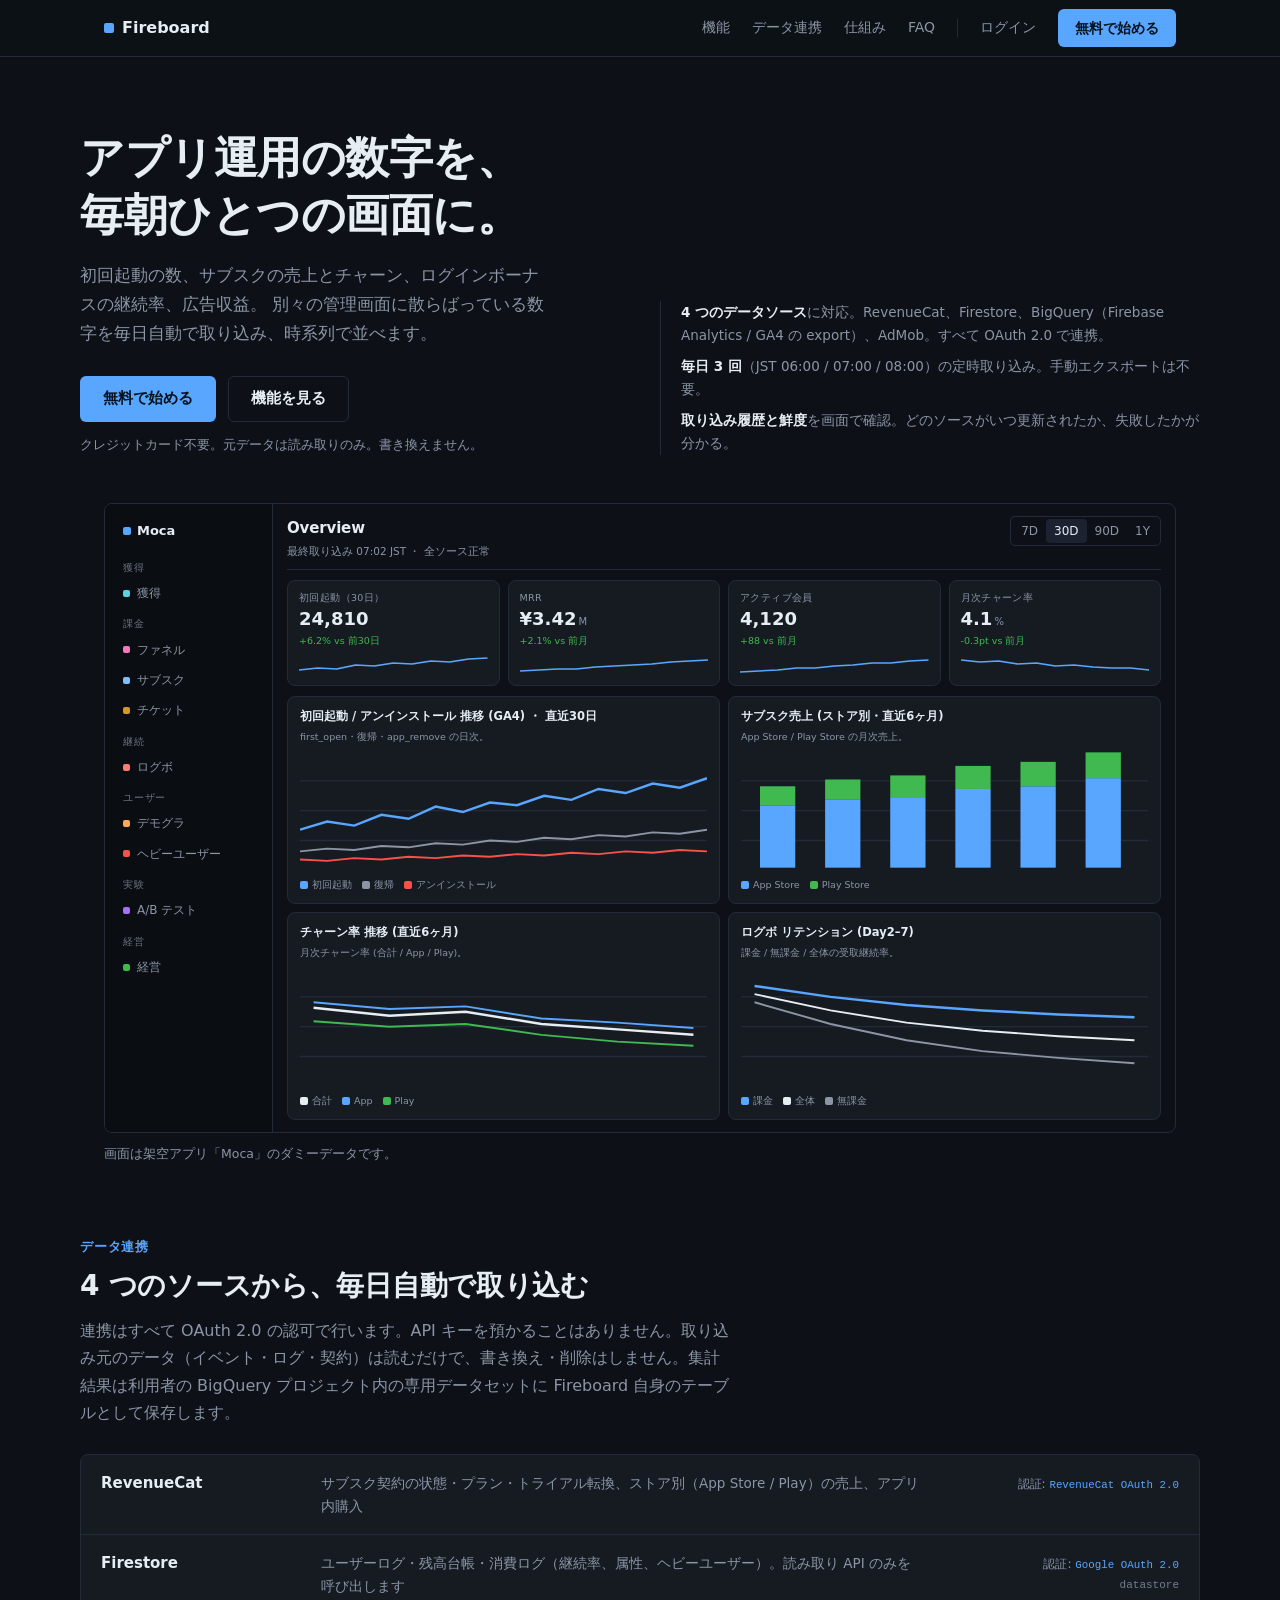
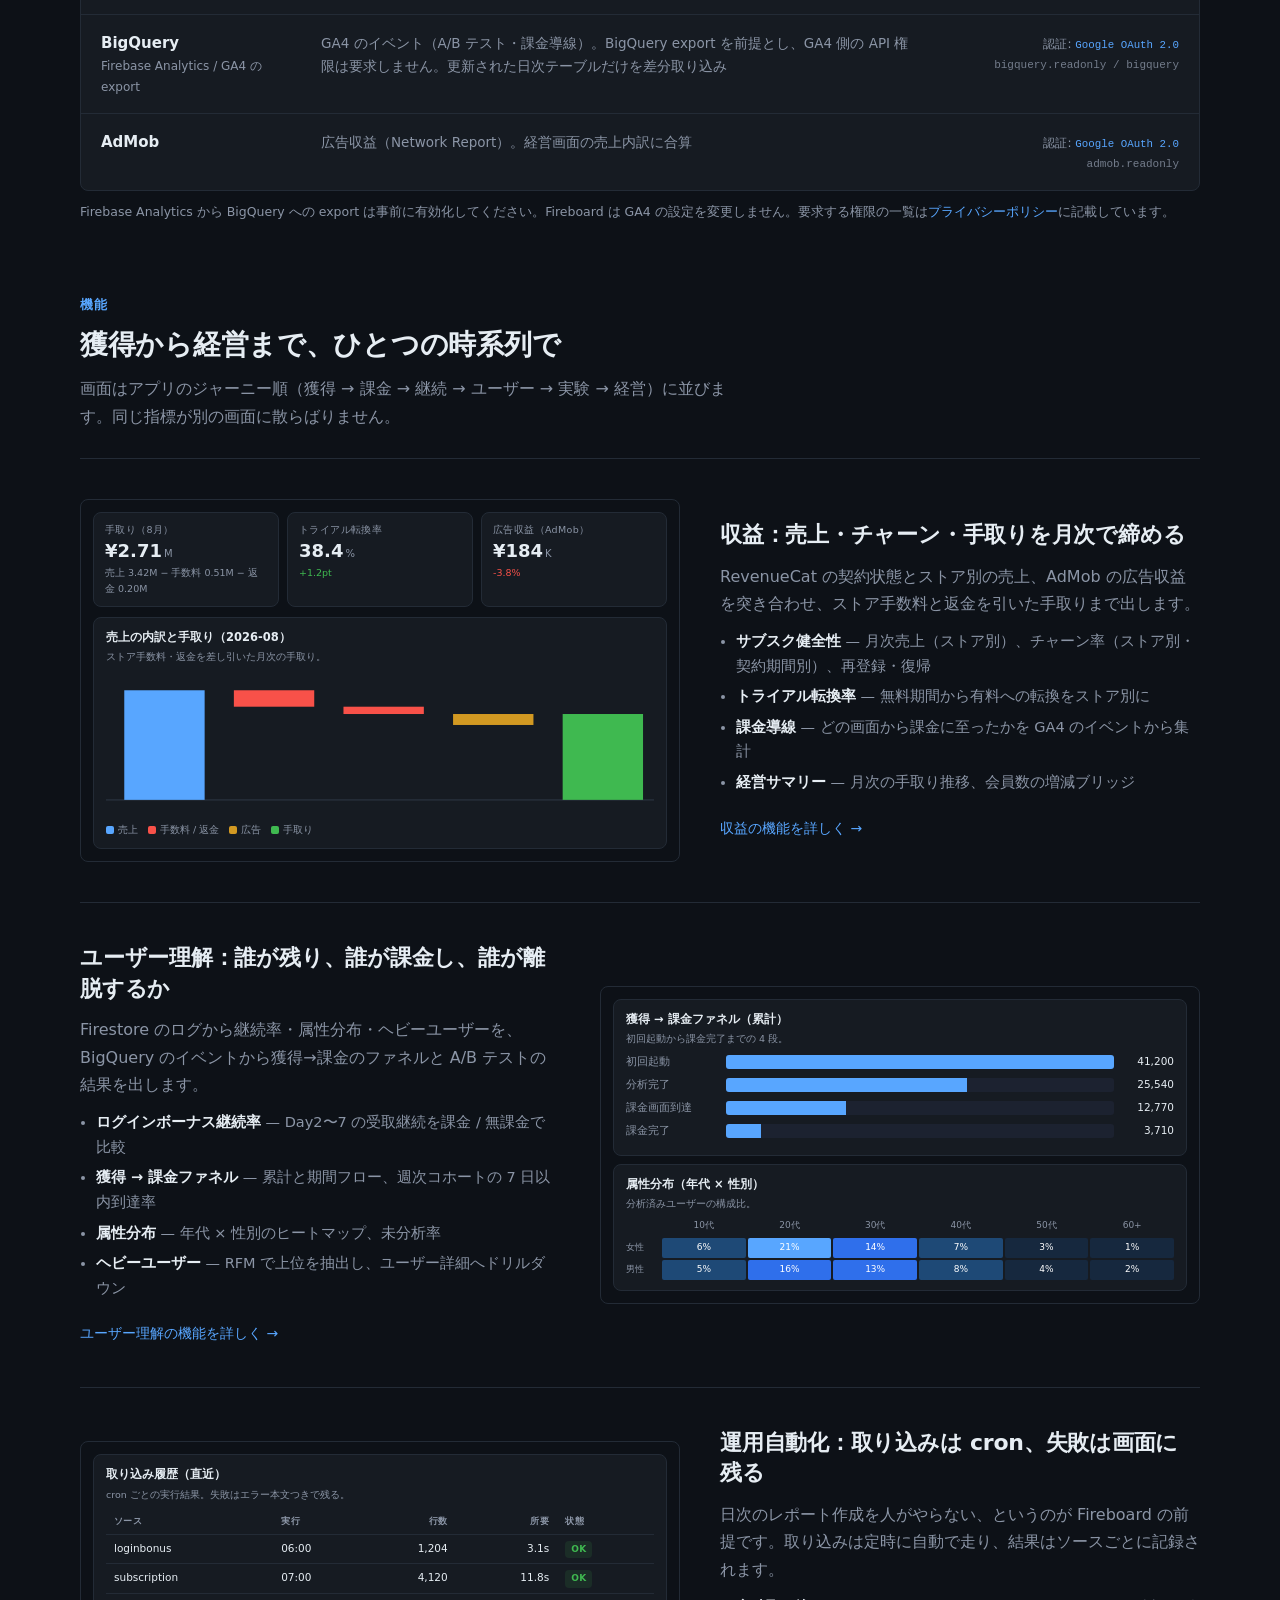
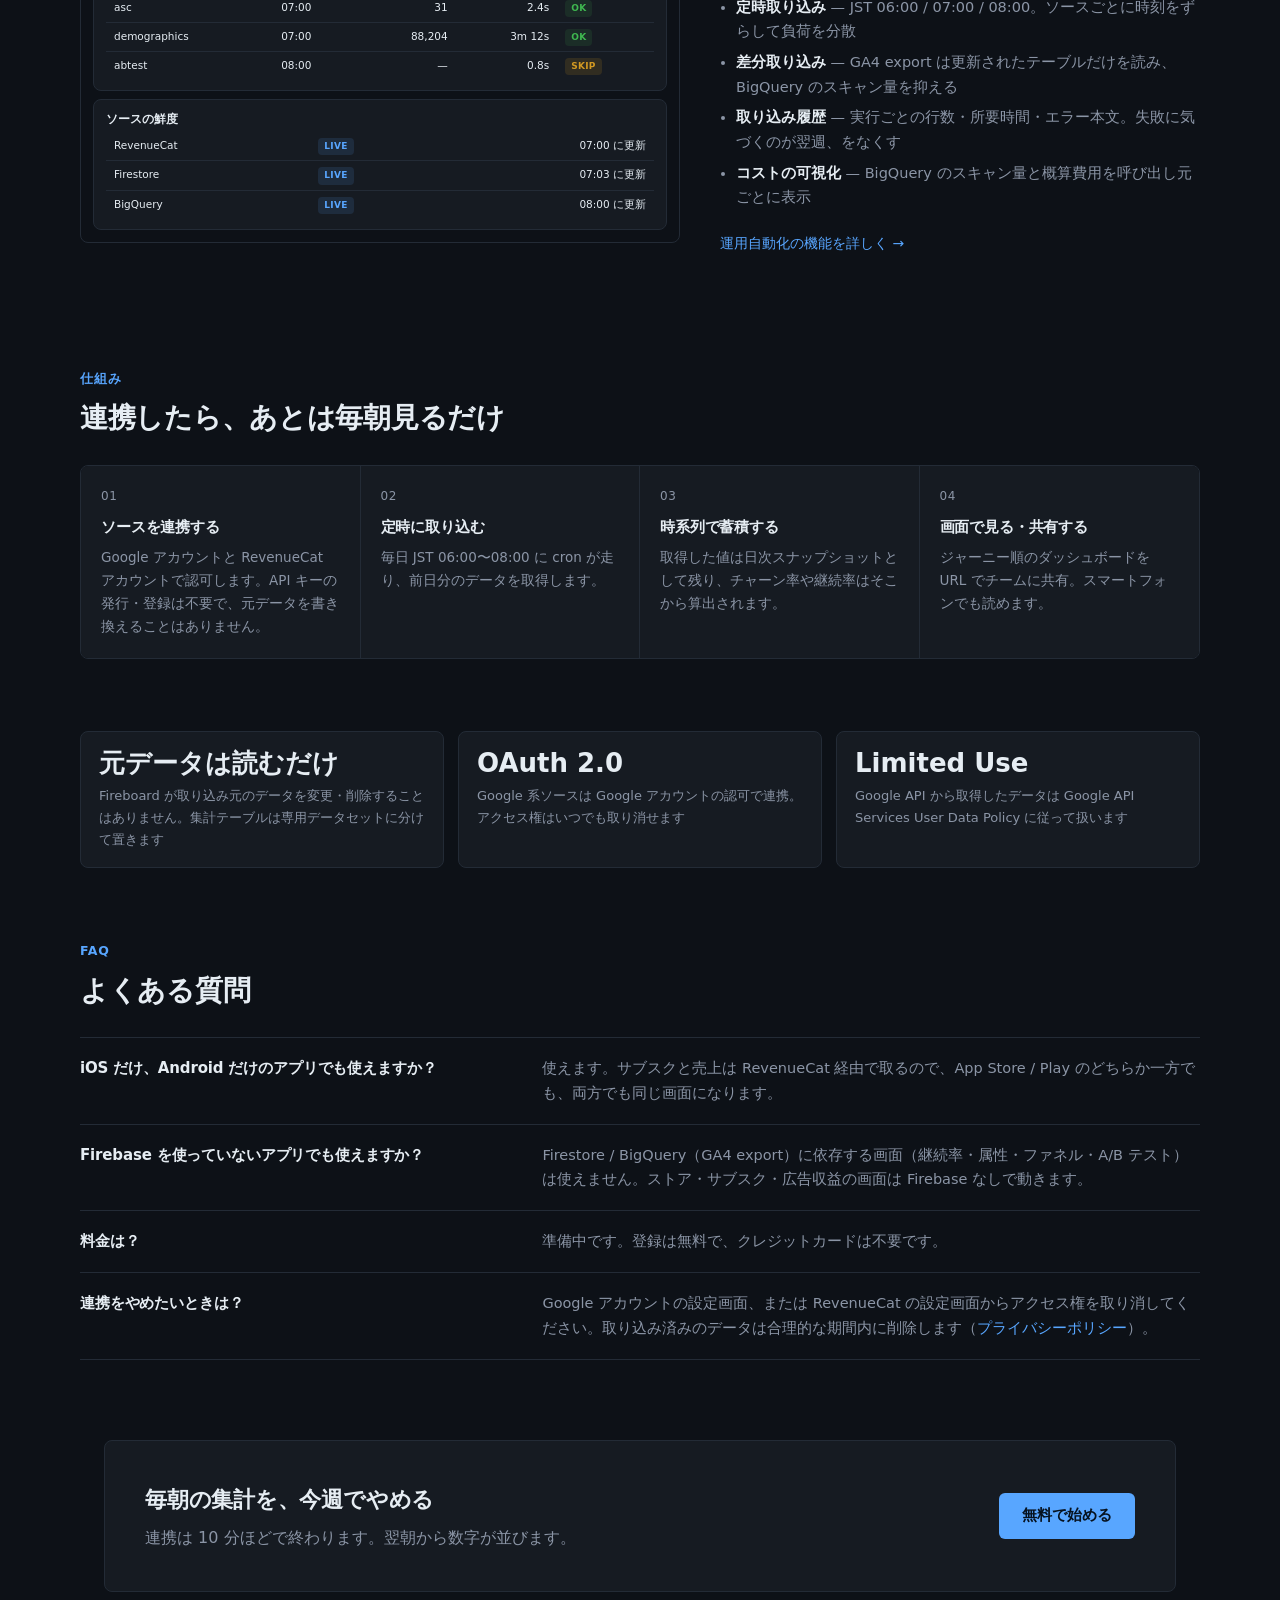
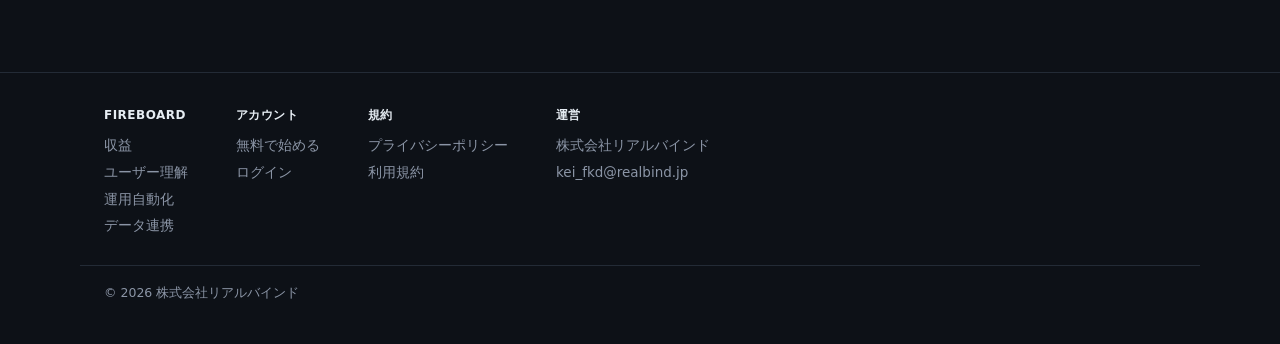
==== commit 96f5a3f7: "データ連携の表現を実装に合わせて修正（読み取り専用の言い換え・GA4 を BigQuery に統合・要求スコープ明記） - 「読み取り専用」6 箇所を「元データは読むだけ。書くのは Fireboard" ====
--- a/public/index.html
+++ b/public/index.html
@@ -4,10 +4,11 @@
 <meta charset="UTF-8" />
 <meta name="viewport" content="width=device-width, initial-scale=1" />
 <title>Fireboard — アプリ運用の数字を、毎朝ひとつの画面に</title>
-<meta name="description" content="RevenueCat・Firestore・BigQuery・GA4・AdMob を毎日自動で取り込み、獲得から課金・継続・経営まで一枚のダッシュボードで追えるアプリ運用の分析基盤。" />
+<meta name="description" content="RevenueCat・Firestore・BigQuery（GA4 export）・AdMob を毎日自動で取り込み、獲得から課金・継続・経営まで一枚のダッシュボードで追えるアプリ運用の分析基盤。" />
 <!-- 2026-09-05 白紙から再設計（決定事項）
      ・主語: 「アプリ運用全般の分析基盤」（GA4/Firestore専用ではない）。根拠は元アプリ
-       cf-asc-dashbord の実装: RevenueCat / Firestore / BigQuery / GA4 export / AdMob の 5 ソース、
+       cf-asc-dashbord の実装: RevenueCat / Firestore / BigQuery（GA4 export を含む）/ AdMob の 4 ソース、
+       （GA4 は Admin/Data API を呼ばず BigQuery export を同じスコープで読むだけなので、サイトでは BigQuery に統合。2026-09-05）
        画面はジャーニー順（獲得→課金→継続→ユーザー→実験→経営）
        ⚠️ App Store Connect は本体では使っているが、このサイトでは載せない（2026-09-05 ユーザー裁定:
        ASC は OAuth 非対応で、サイトは OAuth 連携できるソースだけに揃える）。獲得系の指標は
@@ -53,10 +54,10 @@
       <a href="#signup" class="btn btn-primary btn-lg">無料で始める</a>
       <a href="#features" class="btn btn-ghost btn-lg">機能を見る</a>
     </div>
-    <p class="note">クレジットカード不要。連携はすべて読み取り専用です。</p>
+    <p class="note">クレジットカード不要。元データは読み取りのみ。書き換えません。</p>
   </div>
   <div class="hero-facts">
-    <div><b>5 つのデータソース</b>に対応。RevenueCat、Firestore、BigQuery、GA4、AdMob。すべて OAuth 2.0 で連携。</div>
+    <div><b>4 つのデータソース</b>に対応。RevenueCat、Firestore、BigQuery（Firebase Analytics / GA4 の export）、AdMob。すべて OAuth 2.0 で連携。</div>
     <div><b>毎日 3 回</b>（JST 06:00 / 07:00 / 08:00）の定時取り込み。手動エクスポートは不要。</div>
     <div><b>取り込み履歴と鮮度</b>を画面で確認。どのソースがいつ更新されたか、失敗したかが分かる。</div>
   </div>
@@ -177,8 +178,8 @@
 <section class="wrap section" id="sources">
   <div class="section-head">
     <span class="kicker">データ連携</span>
-    <h2>5 つのソースから、毎日自動で取り込む</h2>
-    <p>連携はすべて OAuth 2.0 の認可で行い、読み取り専用です。API キーを預かることはなく、Fireboard からデータを書き換えることもありません。</p>
+    <h2>4 つのソースから、毎日自動で取り込む</h2>
+    <p>連携はすべて OAuth 2.0 の認可で行います。API キーを預かることはありません。取り込み元のデータ（イベント・ログ・契約）は読むだけで、書き換え・削除はしません。集計結果は利用者の BigQuery プロジェクト内の専用データセットに Fireboard 自身のテーブルとして保存します。</p>
   </div>
   <div class="sources">
     <div class="source">
@@ -188,25 +189,23 @@
     </div>
     <div class="source">
       <div class="name">Firestore</div>
-      <div class="what">ユーザーログ・残高台帳・消費ログ（継続率、属性、ヘビーユーザー）</div>
-      <div class="auth">認証: <code>Google OAuth 2.0 / サービスアカウント</code></div>
+      <div class="what">ユーザーログ・残高台帳・消費ログ（継続率、属性、ヘビーユーザー）。読み取り API のみを呼び出します</div>
+      <div class="auth">認証: <code>Google OAuth 2.0</code><span class="scope">datastore</span></div>
     </div>
     <div class="source">
-      <div class="name">BigQuery</div>
-      <div class="what">Firebase Analytics のイベント（A/B テスト、課金導線）</div>
-      <div class="auth">認証: <code>Google OAuth 2.0 / サービスアカウント</code></div>
-    </div>
-    <div class="source">
-      <div class="name">Google Analytics 4 <span class="via">BigQuery export 経由</span></div>
-      <div class="what">GA4 の日次イベントテーブル。更新されたテーブルだけを差分取り込み</div>
-      <div class="auth">認証: <code>Google OAuth 2.0 / サービスアカウント</code></div>
+      <div class="name">BigQuery <span class="via">Firebase Analytics / GA4 の export</span></div>
+      <div class="what">GA4 のイベント（A/B テスト・課金導線）。BigQuery export を前提とし、GA4 側の API 権限は要求しません。更新された日次テーブルだけを差分取り込み</div>
+      <div class="auth">認証: <code>Google OAuth 2.0</code><span class="scope">bigquery.readonly / bigquery</span></div>
     </div>
     <div class="source">
       <div class="name">AdMob</div>
       <div class="what">広告収益（Network Report）。経営画面の売上内訳に合算</div>
-      <div class="auth">認証: <code>Google OAuth 2.0</code></div>
-    </div>
-  </div>
+      <div class="auth">認証: <code>Google OAuth 2.0</code><span class="scope">admob.readonly</span></div>
+    </div>
+  </div>
+  <!-- 5. 前提条件。GA4 の BigQuery リンク作成・カスタムディメンション登録は Fireboard が代行しない
+       （= analytics.edit を要求しない理由）。要求スコープの正式一覧は privacy.html 第 2 条 -->
+  <p class="sources-note">Firebase Analytics から BigQuery への export は事前に有効化してください。Fireboard は GA4 の設定を変更しません。要求する権限の一覧は<a href="privacy.html#scopes">プライバシーポリシー</a>に記載しています。</p>
 </section>
 
 <!-- ============ 機能（テーマ別 3 ブロック） ============ -->
@@ -336,7 +335,7 @@
     <h2>連携したら、あとは毎朝見るだけ</h2>
   </div>
   <div class="steps">
-    <div class="step"><div class="n">01</div><h4>ソースを連携する</h4><p>Google アカウントと RevenueCat アカウントで認可します。API キーの発行・登録は不要で、すべて読み取り専用です。</p></div>
+    <div class="step"><div class="n">01</div><h4>ソースを連携する</h4><p>Google アカウントと RevenueCat アカウントで認可します。API キーの発行・登録は不要で、元データを書き換えることはありません。</p></div>
     <div class="step"><div class="n">02</div><h4>定時に取り込む</h4><p>毎日 JST 06:00〜08:00 に cron が走り、前日分のデータを取得します。</p></div>
     <div class="step"><div class="n">03</div><h4>時系列で蓄積する</h4><p>取得した値は日次スナップショットとして残り、チャーン率や継続率はそこから算出されます。</p></div>
     <div class="step"><div class="n">04</div><h4>画面で見る・共有する</h4><p>ジャーニー順のダッシュボードを URL でチームに共有。スマートフォンでも読めます。</p></div>
@@ -346,7 +345,7 @@
 <!-- ============ 事実の帯 ============ -->
 <section class="wrap section">
   <div class="facts">
-    <div class="fact"><div class="v">読み取り専用</div><div class="k">Fireboard が連携先のデータを変更・削除することはありません</div></div>
+    <div class="fact"><div class="v">元データは読むだけ</div><div class="k">Fireboard が取り込み元のデータを変更・削除することはありません。集計テーブルは専用データセットに分けて置きます</div></div>
     <div class="fact"><div class="v">OAuth 2.0</div><div class="k">Google 系ソースは Google アカウントの認可で連携。アクセス権はいつでも取り消せます</div></div>
     <div class="fact"><div class="v">Limited Use</div><div class="k">Google API から取得したデータは Google API Services User Data Policy に従って扱います</div></div>
   </div>
@@ -360,7 +359,7 @@
   </div>
   <div class="faq">
     <div class="q"><h4>iOS だけ、Android だけのアプリでも使えますか？</h4><p>使えます。サブスクと売上は RevenueCat 経由で取るので、App Store / Play のどちらか一方でも、両方でも同じ画面になります。</p></div>
-    <div class="q"><h4>Firebase を使っていないアプリでも使えますか？</h4><p>Firestore / BigQuery / GA4 に依存する画面（継続率・属性・ファネル・A/B テスト）は使えません。ストア・サブスク・広告収益の画面は Firebase なしで動きます。</p></div>
+    <div class="q"><h4>Firebase を使っていないアプリでも使えますか？</h4><p>Firestore / BigQuery（GA4 export）に依存する画面（継続率・属性・ファネル・A/B テスト）は使えません。ストア・サブスク・広告収益の画面は Firebase なしで動きます。</p></div>
     <div class="q"><h4>料金は？</h4><p>準備中です。登録は無料で、クレジットカードは不要です。</p></div>
     <div class="q"><h4>連携をやめたいときは？</h4><p>Google アカウントの設定画面、または RevenueCat の設定画面からアクセス権を取り消してください。取り込み済みのデータは合理的な期間内に削除します（<a href="privacy.html">プライバシーポリシー</a>）。</p></div>
   </div>
--- a/public/style.css
+++ b/public/style.css
@@ -94,6 +94,8 @@
 .source .what { color: var(--muted); font-size: 13.5px; }
 .source .auth { font-size: 12px; color: var(--muted); text-align: right; }
 .source .auth code { color: var(--accent); }
+.source .auth .scope { display: block; font-family: ui-monospace, SFMono-Regular, Menlo, monospace; font-size: 11px; opacity: .8; margin-top: 2px; }
+.sources-note { color: var(--muted); font-size: 12.5px; margin-top: 10px; }
 
 /* 機能ブロック: モック + 説明 の左右交互 */
 .feature { display: grid; grid-template-columns: minmax(0, 5fr) minmax(0, 4fr); gap: 40px; align-items: center; padding: 40px 0; border-top: 1px solid var(--line); }
@@ -161,6 +163,8 @@
 .policy section ul { padding-left: 1.2em; }
 .policy section li { margin: 6px 0; }
 .policy section li b { color: var(--fg); font-weight: 600; }
+.policy section h3 { font-size: 14.5px; margin: 20px 0 8px; }
+.policy .scopes code { font-family: ui-monospace, SFMono-Regular, Menlo, monospace; font-size: 12.5px; color: var(--fg); word-break: break-all; }
 .policy table { width: 100%; border-collapse: collapse; margin-top: 8px; font-size: 14px; }
 .policy th, .policy td { border: 1px solid var(--line); padding: 8px 12px; text-align: left; vertical-align: top; }
 .policy th { color: var(--muted); background: var(--panel); font-weight: 600; width: 9em; white-space: nowrap; }
